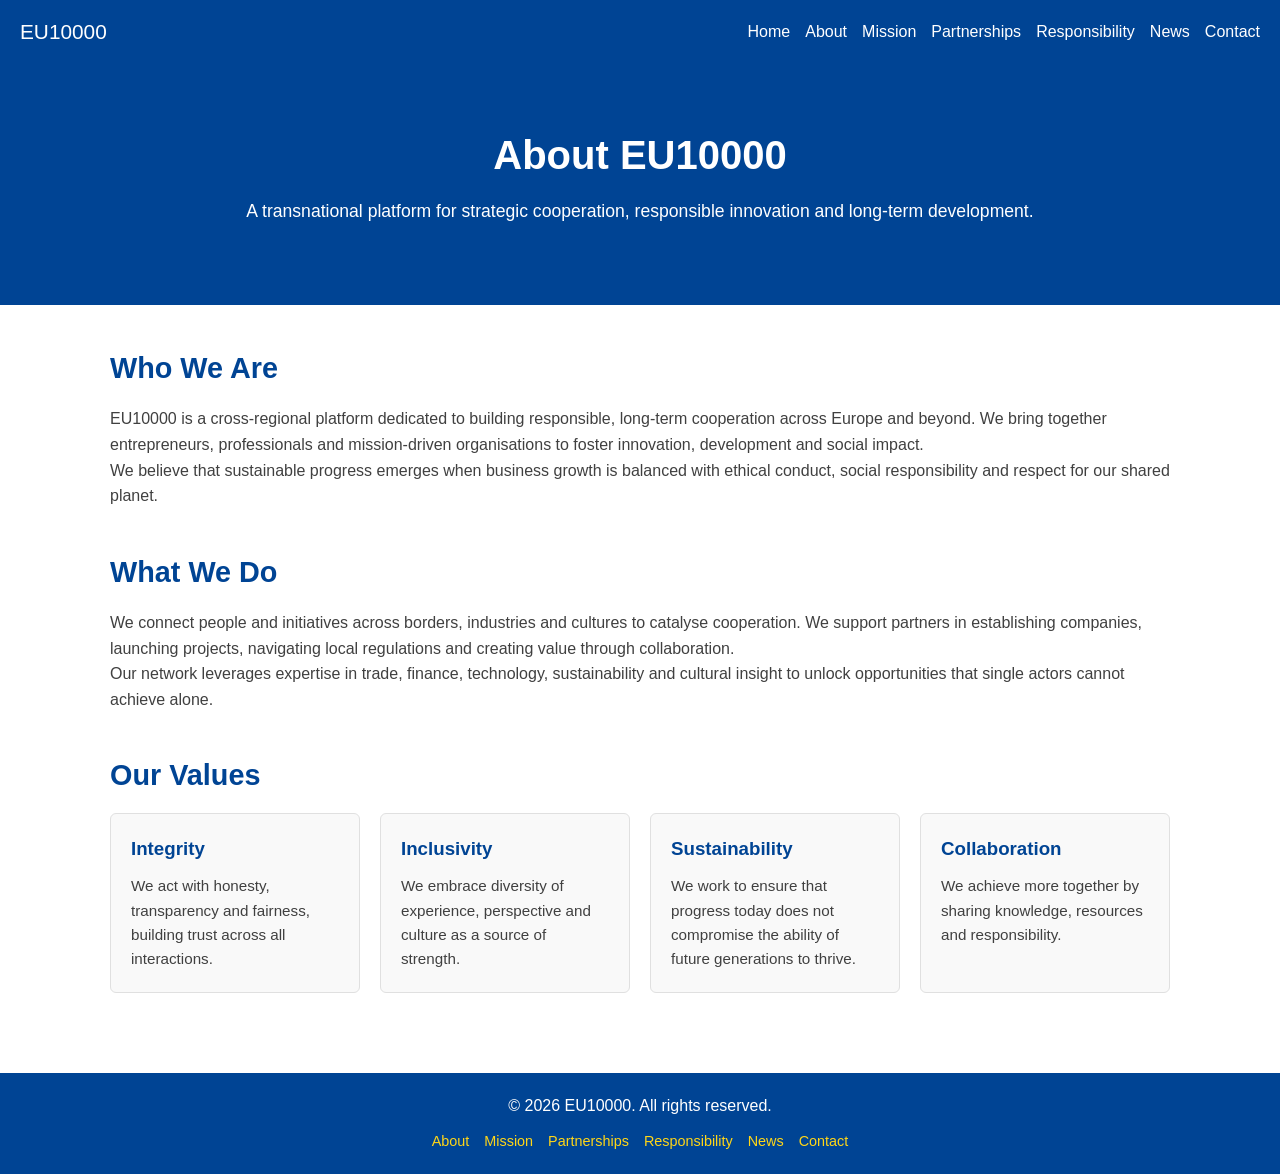
==== about.html @ 2cb0a7da "30.03.2026  update" ====
<!DOCTYPE html>
<html lang="en">
<head>
  <meta charset="UTF-8">
  <meta name="viewport" content="width=device-width, initial-scale=1.0">
  <title>About – EU10000</title>
  <link rel="stylesheet" href="style.css">
</head>
<body>
  <nav>
    <div class="logo"><a href="index.html" style="color:#fff;text-decoration:none;">EU10000</a></div>
    <ul>
      <li><a href="index.html">Home</a></li>
      <li><a href="about.html">About</a></li>
      <li><a href="mission.html">Mission</a></li>
      <li><a href="partnerships.html">Partnerships</a></li>
      <li><a href="responsibility.html">Responsibility</a></li>
      <li><a href="news.html">News</a></li>
      <li><a href="contact.html">Contact</a></li>
    </ul>
  </nav>
  <header>
    <h1 class="header-title">About EU10000</h1>
    <p class="header-subtitle">A transnational platform for strategic cooperation, responsible innovation and long‑term development.</p>
  </header>
  <main>
    <section>
      <h2 class="section-title">Who We Are</h2>
      <p>EU10000 is a cross‑regional platform dedicated to building responsible, long‑term cooperation across Europe and beyond. We bring together entrepreneurs, professionals and mission‑driven organisations to foster innovation, development and social impact.</p>
      <p>We believe that sustainable progress emerges when business growth is balanced with ethical conduct, social responsibility and respect for our shared planet.</p>
    </section>
    <section style="margin-top:40px;">
      <h2 class="section-title">What We Do</h2>
      <p>We connect people and initiatives across borders, industries and cultures to catalyse cooperation. We support partners in establishing companies, launching projects, navigating local regulations and creating value through collaboration.</p>
      <p>Our network leverages expertise in trade, finance, technology, sustainability and cultural insight to unlock opportunities that single actors cannot achieve alone.</p>
    </section>
    <section style="margin-top:40px;">
      <h2 class="section-title">Our Values</h2>
      <div class="summary-grid">
        <div class="card">
          <h3>Integrity</h3>
          <p>We act with honesty, transparency and fairness, building trust across all interactions.</p>
        </div>
        <div class="card">
          <h3>Inclusivity</h3>
          <p>We embrace diversity of experience, perspective and culture as a source of strength.</p>
        </div>
        <div class="card">
          <h3>Sustainability</h3>
          <p>We work to ensure that progress today does not compromise the ability of future generations to thrive.</p>
        </div>
        <div class="card">
          <h3>Collaboration</h3>
          <p>We achieve more together by sharing knowledge, resources and responsibility.</p>
        </div>
      </div>
    </section>
  </main>
  <footer>
    <p>© 2026 EU10000. All rights reserved.</p>
    <ul>
      <li><a href="about.html">About</a></li>
      <li><a href="mission.html">Mission</a></li>
      <li><a href="partnerships.html">Partnerships</a></li>
      <li><a href="responsibility.html">Responsibility</a></li>
      <li><a href="news.html">News</a></li>
      <li><a href="contact.html">Contact</a></li>
    </ul>
  </footer>
</body>
</html>
---- style.css ----
/*
 * EU10000 Website Stylesheet
 *
 * This stylesheet defines the core look and feel of the EU10000 website.  
 * The design draws inspiration from official EU communication guidelines, 
 * featuring deep blue, golden yellow and neutral grey to evoke credibility,
 * stability and optimism【327312394817066†L156-L183】.  
 * Colours are used sparingly on interactive elements such as navigation
 * and call‑to‑action buttons, while generous white space and clear
 * typography ensure readability【327312394817066†L173-L183】.  
 */

:root {
  --color-blue: #004494;    /* EC Blue – primary brand colour */
  --color-yellow: #ffd617;  /* EC Yellow – highlight colour */
  --color-grey: #404040;    /* Neutral grey for text and accents */
  --color-light: #f9f9f9;   /* Light background for cards and sections */
}

/* Reset basic element margins and enable border‑box sizing */
* {
  margin: 0;
  padding: 0;
  box-sizing: border-box;
}

body {
  font-family: "Arial", "Helvetica", sans-serif;
  line-height: 1.6;
  background-color: #ffffff;
  color: var(--color-grey);
}

/* Navigation bar styling */
nav {
  background: var(--color-blue);
  color: #fff;
  display: flex;
  justify-content: space-between;
  align-items: center;
  padding: 15px 20px;
}
nav .logo {
  font-weight: bold;
  font-size: 1.3rem;
}
nav ul {
  list-style: none;
  display: flex;
  gap: 15px;
  margin: 0;
}
nav a {
  color: #ffffff;
  font-weight: 500;
  text-decoration: none;
}
nav a:hover {
  color: var(--color-yellow);
}

/* Header / hero section */
header {
  background: var(--color-blue);
  color: #fff;
  padding: 60px 20px;
  text-align: center;
}
.header-title {
  font-size: 2.5rem;
  margin-bottom: 10px;
}
.header-subtitle {
  font-size: 1.1rem;
  margin-bottom: 20px;
  max-width: 800px;
  margin-left: auto;
  margin-right: auto;
}

/* Buttons */
.btn {
  display: inline-block;
  background: var(--color-yellow);
  color: var(--color-blue);
  padding: 12px 20px;
  border-radius: 4px;
  text-decoration: none;
  font-weight: 600;
  margin-top: 10px;
}
.btn:hover {
  background: #e5c800;
}

/* Main content container */
main {
  padding: 40px 20px;
  max-width: 1100px;
  margin: 0 auto;
}
.section-title {
  font-size: 1.8rem;
  margin-bottom: 15px;
  color: var(--color-blue);
}

/* Grid and card components */
.summary-grid {
  display: grid;
  gap: 20px;
  grid-template-columns: repeat(auto-fit, minmax(240px, 1fr));
  margin-top: 15px;
}
.card {
  background: var(--color-light);
  border: 1px solid #e0e0e0;
  border-radius: 6px;
  padding: 20px;
}
.card h3 {
  margin-bottom: 10px;
  color: var(--color-blue);
}
.card p {
  font-size: 0.95rem;
  color: var(--color-grey);
}

/* Article styling for news items */
article {
  margin-bottom: 40px;
}
article h2 {
  font-size: 1.5rem;
  color: var(--color-blue);
  margin-bottom: 10px;
}
article p {
  color: var(--color-grey);
}

/* Form styling for contact page */
form {
  max-width: 600px;
  margin: 0 auto;
  display: flex;
  flex-direction: column;
  gap: 12px;
}
form label {
  font-weight: 600;
  color: var(--color-blue);
}
form input,
form textarea {
  padding: 10px;
  border: 1px solid #ccc;
  border-radius: 4px;
  font-family: inherit;
}
form textarea {
  resize: vertical;
}
form button {
  align-self: flex-start;
}

/* Footer styling */
footer {
  background: var(--color-blue);
  color: #fff;
  padding: 20px;
  text-align: center;
  margin-top: 40px;
}
footer p {
  margin-bottom: 10px;
}
footer ul {
  list-style: none;
  display: flex;
  flex-wrap: wrap;
  justify-content: center;
  gap: 15px;
  padding: 0;
  margin: 0;
}
footer a {
  color: var(--color-yellow);
  font-size: 0.9rem;
  text-decoration: none;
}
footer a:hover {
  color: #fff;
}
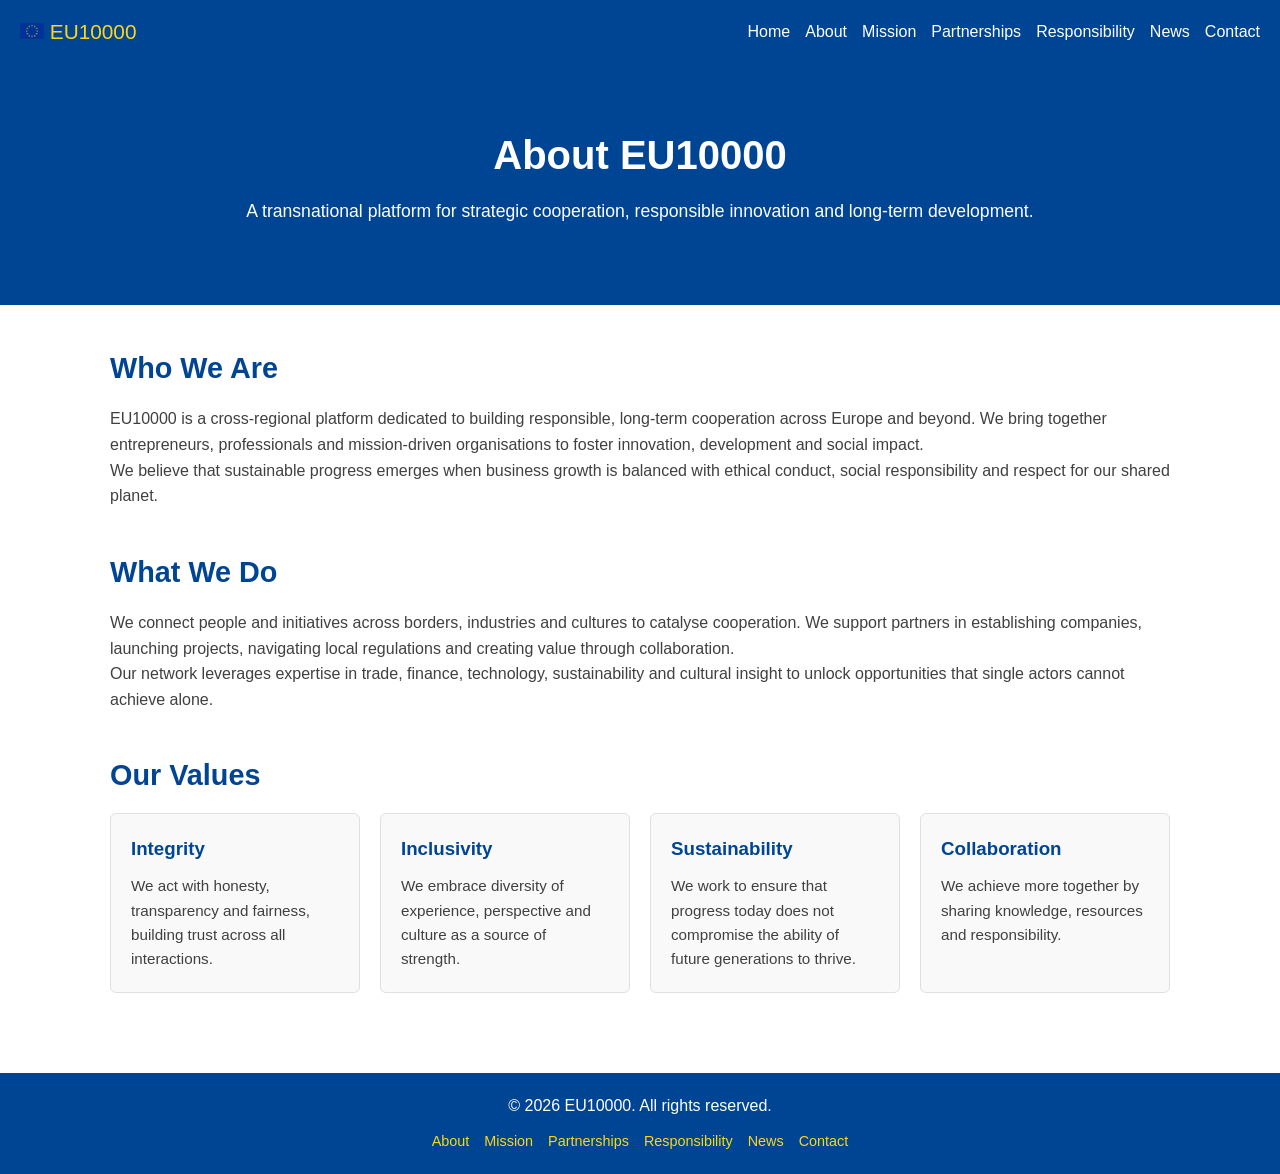
==== commit 061183f4: "Update logo section in about.html" ====
--- a/about.html
+++ b/about.html
@@ -8,7 +8,12 @@
 </head>
 <body>
   <nav>
-    <div class="logo"><a href="index.html" style="color:#fff;text-decoration:none;">EU10000</a></div>
+    <div class="logo">
+  <a href="index.html" class="logo-link" style="color:#ffd617; text-decoration:none;">
+    <img src="eu-flag.png" alt="EU flag" class="logo-flag" style="width:24px;height:16px;">
+    <span>EU10000</span>
+  </a>
+</div>
     <ul>
       <li><a href="index.html">Home</a></li>
       <li><a href="about.html">About</a></li>
@@ -68,4 +73,4 @@
     </ul>
   </footer>
 </body>
-</html>+</html>
